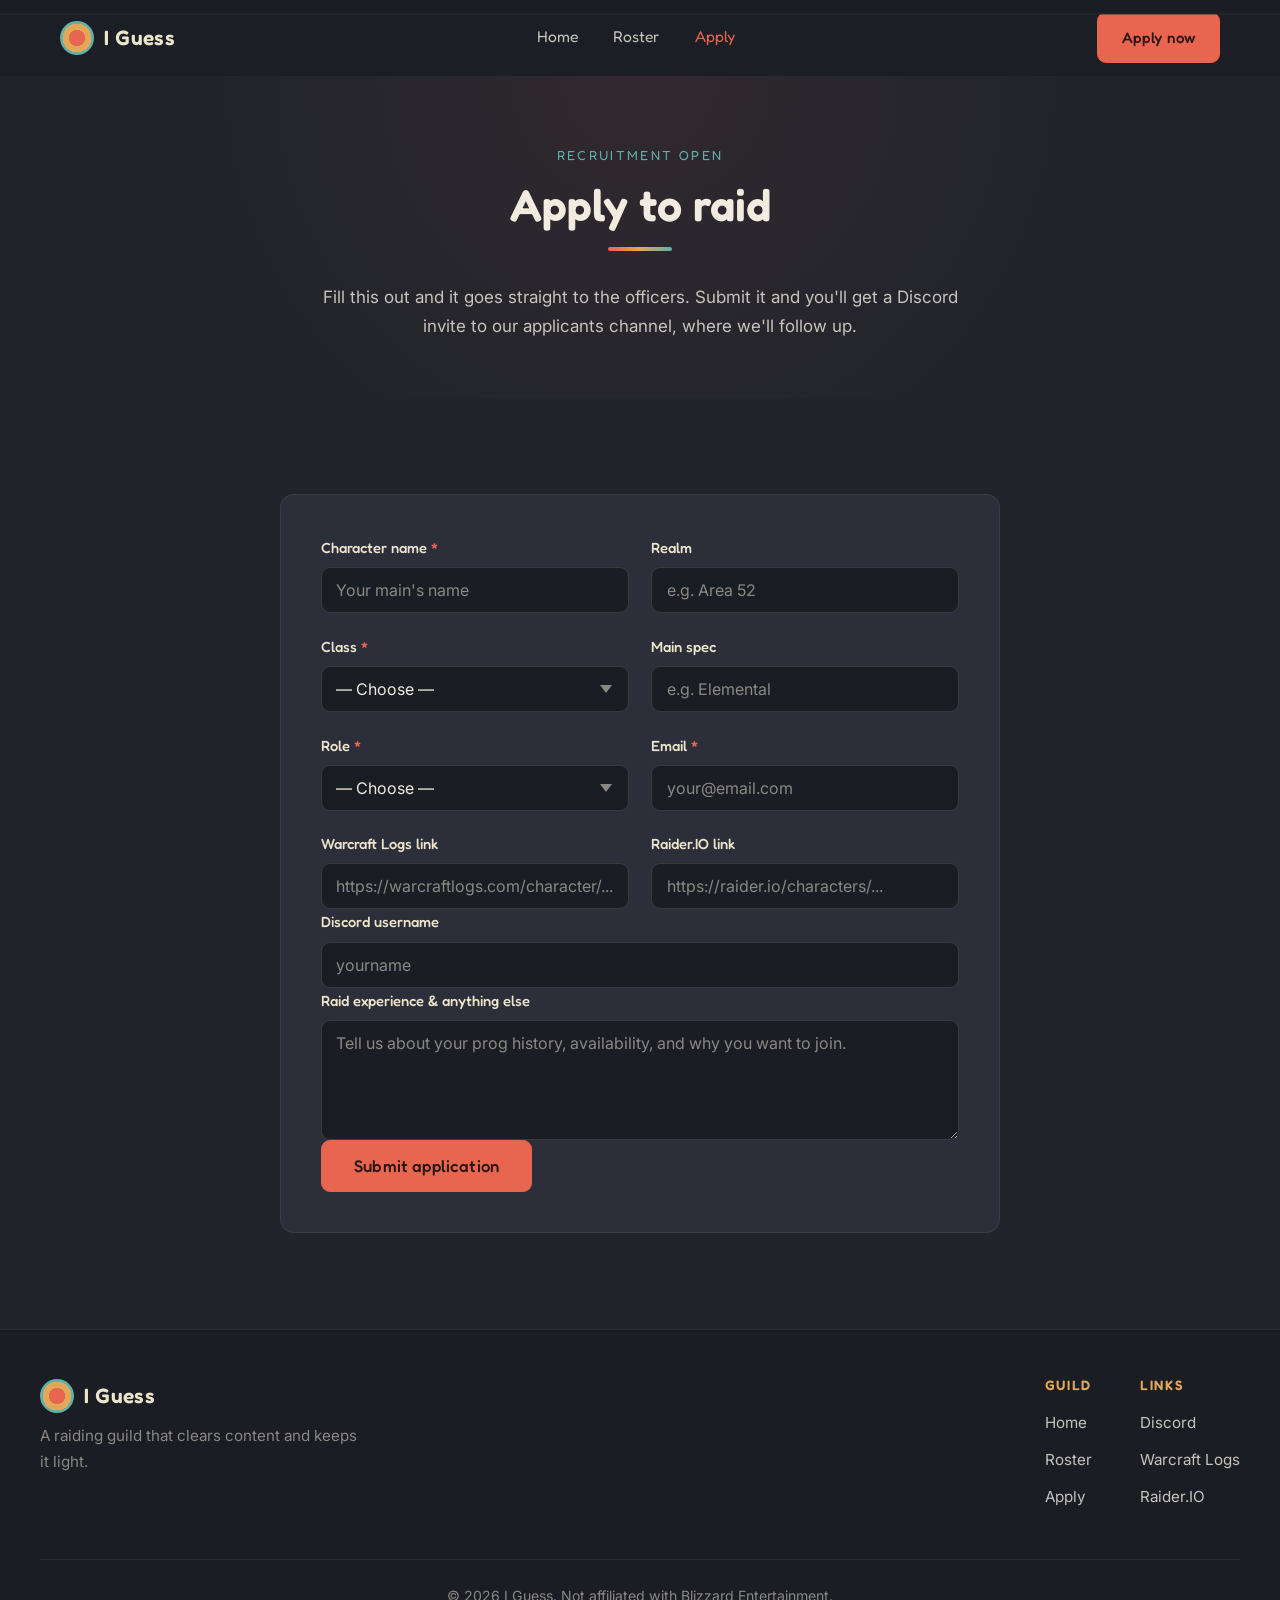
==== apply.html @ ab0d9ef3 "Add files via upload base code for website" ====
<!DOCTYPE html>
<html lang="en">
<head>
  <meta charset="UTF-8">
  <meta name="viewport" content="width=device-width, initial-scale=1.0">
  <meta name="description" content="Apply to join I Guess — a World of Warcraft raiding guild. Submit your application and get a Discord invite.">
  <title>Apply — I Guess</title>
  <link rel="icon" href="images/iguess-icon.png">
  <link rel="stylesheet" href="style.css">
  <link rel="preconnect" href="https://fonts.googleapis.com">
  <link rel="preconnect" href="https://fonts.gstatic.com" crossorigin>
  <link href="https://fonts.googleapis.com/css2?family=Fredoka:wght@400;500;600;700&family=Inter:wght@400;500;600&display=swap" rel="stylesheet">
</head>
<body>

  <a href="#main-content" class="skip-link">Skip to main content</a>

  <!-- ===== HEADER ===== -->
  <header id="site-header">
    <div class="header-inner">
      <a href="index.html" class="logo" aria-label="I Guess — home">
        <span class="logo-emblem" aria-hidden="true"></span>
        <span class="logo-text">I Guess</span>
      </a>
      <nav class="main-nav" aria-label="Main navigation">
        <ul>
          <li><a href="index.html" class="nav-link">Home</a></li>
          <li><a href="roster.html" class="nav-link">Roster</a></li>
          <li><a href="apply.html" class="nav-link active">Apply</a></li>
        </ul>
      </nav>
      <div class="header-controls">
        <a href="apply.html" class="btn-primary">Apply now</a>
      </div>
      <button class="mobile-menu-btn" id="mobile-menu-btn"
        aria-label="Open navigation menu" aria-expanded="false" aria-controls="mobile-nav">
        <span></span><span></span><span></span>
      </button>
    </div>
    <nav class="mobile-nav" id="mobile-nav" aria-label="Mobile navigation" aria-hidden="true">
      <ul>
        <li><a href="index.html">Home</a></li>
        <li><a href="roster.html">Roster</a></li>
        <li><a href="apply.html">Apply</a></li>
      </ul>
      <div class="mobile-controls">
        <a href="apply.html" class="btn-primary">Apply now</a>
      </div>
    </nav>
  </header>

  <main id="main-content">

    <div class="page-head">
      <p class="section-tag">Recruitment open</p>
      <h1 class="section-title">Apply to raid</h1>
      <div class="divider" aria-hidden="true"></div>
      <p class="body-text">Fill this out and it goes straight to the officers. Submit it and you'll get a Discord invite to our applicants channel, where we'll follow up.</p>
    </div>

    <section class="section-block" aria-label="Application form">
      <div class="form-wrap">

        <!--
        ============================================================
          SETUP — two things to change before this works:

          1. FORMSPREE (sends applications to your email):
             - Make a free form at https://formspree.io
             - Replace YOUR_FORM_ID below in the action="" attribute
               with the ID Formspree gives you.
             Until you do, the form still "works" visually and shows
             the Discord step, it just won't email anything.

          2. DISCORD INVITE:
             - Replace YOUR_DISCORD_INVITE in the .discord-btn href
               (inside #form-success) with your applicants-channel invite link.
        ============================================================
        -->

        <form id="application-form" action="https://formspree.io/f/YOUR_FORM_ID" method="POST" novalidate>

          <!-- so the email subject is readable in your inbox -->
          <input type="hidden" name="_subject" value="New I Guess guild application">

          <div class="form-row">
            <div class="form-group">
              <label class="form-label" for="app-character">Character name <span class="req-mark">*</span></label>
              <input class="form-input" type="text" id="app-character" name="character" placeholder="Your main's name" autocomplete="off">
              <span class="field-error" id="app-character-error" role="alert" aria-live="polite"></span>
            </div>
            <div class="form-group">
              <label class="form-label" for="app-realm">Realm</label>
              <input class="form-input" type="text" id="app-realm" name="realm" placeholder="e.g. Area 52" autocomplete="off">
            </div>
          </div>

          <div class="form-row">
            <div class="form-group">
              <label class="form-label" for="app-class">Class <span class="req-mark">*</span></label>
              <select class="form-input form-select" id="app-class" name="class">
                <option value="">— Choose —</option>
                <option>Death Knight</option>
                <option>Demon Hunter</option>
                <option>Druid</option>
                <option>Evoker</option>
                <option>Hunter</option>
                <option>Mage</option>
                <option>Monk</option>
                <option>Paladin</option>
                <option>Priest</option>
                <option>Rogue</option>
                <option>Shaman</option>
                <option>Warlock</option>
                <option>Warrior</option>
              </select>
              <span class="field-error" id="app-class-error" role="alert" aria-live="polite"></span>
            </div>
            <div class="form-group">
              <label class="form-label" for="app-spec">Main spec</label>
              <input class="form-input" type="text" id="app-spec" name="spec" placeholder="e.g. Elemental" autocomplete="off">
            </div>
          </div>

          <div class="form-row">
            <div class="form-group">
              <label class="form-label" for="app-role">Role <span class="req-mark">*</span></label>
              <select class="form-input form-select" id="app-role" name="role">
                <option value="">— Choose —</option>
                <option>Tank</option>
                <option>Healer</option>
                <option>DPS</option>
              </select>
              <span class="field-error" id="app-role-error" role="alert" aria-live="polite"></span>
            </div>
            <div class="form-group">
              <label class="form-label" for="app-email">Email <span class="req-mark">*</span></label>
              <input class="form-input" type="email" id="app-email" name="email" placeholder="your@email.com" autocomplete="email">
              <span class="field-error" id="app-email-error" role="alert" aria-live="polite"></span>
            </div>
          </div>

          <div class="form-row">
            <div class="form-group">
              <label class="form-label" for="app-logs">Warcraft Logs link</label>
              <input class="form-input" type="url" id="app-logs" name="warcraftlogs" placeholder="https://warcraftlogs.com/character/..." autocomplete="off">
            </div>
            <div class="form-group">
              <label class="form-label" for="app-rio">Raider.IO link</label>
              <input class="form-input" type="url" id="app-rio" name="raiderio" placeholder="https://raider.io/characters/..." autocomplete="off">
            </div>
          </div>

          <div class="form-group">
            <label class="form-label" for="app-discord">Discord username</label>
            <input class="form-input" type="text" id="app-discord" name="discord" placeholder="yourname" autocomplete="off">
          </div>

          <div class="form-group">
            <label class="form-label" for="app-experience">Raid experience &amp; anything else</label>
            <textarea class="form-input" id="app-experience" name="experience" placeholder="Tell us about your prog history, availability, and why you want to join."></textarea>
          </div>

          <span class="field-error" id="form-submit-error" role="alert" aria-live="polite"></span>
          <button type="submit" class="btn-primary btn-large form-submit">Submit application</button>
        </form>

        <!-- success / discord reveal -->
        <div class="form-success" id="form-success" role="status" aria-live="polite" tabindex="-1" hidden>
          <h3>Application sent.</h3>
          <p>Thanks — the officers have it. Jump into our Discord and head to the applicants channel so we can follow up with you.</p>
          <!-- EDIT: replace YOUR_DISCORD_INVITE with your real invite link -->
          <a class="discord-btn" href="https://discord.gg/YOUR_DISCORD_INVITE" target="_blank" rel="noopener noreferrer">
            <svg class="discord-icon" viewBox="0 0 24 24" aria-hidden="true"><path d="M20.317 4.37a19.791 19.791 0 00-4.885-1.515.074.074 0 00-.079.037c-.21.375-.444.864-.608 1.25a18.27 18.27 0 00-5.487 0 12.64 12.64 0 00-.617-1.25.077.077 0 00-.079-.037A19.736 19.736 0 003.677 4.37a.07.07 0 00-.032.027C.533 9.046-.32 13.58.099 18.057a.082.082 0 00.031.057 19.9 19.9 0 005.993 3.03.078.078 0 00.084-.028 14.09 14.09 0 001.226-1.994.076.076 0 00-.041-.106 13.107 13.107 0 01-1.872-.892.077.077 0 01-.008-.128 10.2 10.2 0 00.372-.292.074.074 0 01.077-.01c3.928 1.793 8.18 1.793 12.062 0a.074.074 0 01.078.01c.12.098.246.198.373.292a.077.077 0 01-.006.127 12.299 12.299 0 01-1.873.892.077.077 0 00-.041.107c.36.698.772 1.362 1.225 1.993a.076.076 0 00.084.028 19.839 19.839 0 006.002-3.03.077.077 0 00.032-.054c.5-5.177-.838-9.674-3.549-13.66a.061.061 0 00-.031-.03zM8.02 15.33c-1.183 0-2.157-1.085-2.157-2.419 0-1.333.956-2.419 2.157-2.419 1.21 0 2.176 1.096 2.157 2.42 0 1.333-.956 2.418-2.157 2.418zm7.975 0c-1.183 0-2.157-1.085-2.157-2.419 0-1.333.955-2.419 2.157-2.419 1.21 0 2.176 1.096 2.157 2.42 0 1.333-.946 2.418-2.157 2.418z"/></svg>
            Join the Discord
          </a>
        </div>

      </div>
    </section>

  </main>

  <!-- ===== FOOTER ===== -->
  <footer id="site-footer">
    <div class="footer-inner">
      <div class="footer-brand">
        <a href="index.html" class="logo" aria-label="I Guess home">
          <span class="logo-emblem" aria-hidden="true"></span>
          <span class="logo-text">I Guess</span>
        </a>
        <p class="footer-tagline">A raiding guild that clears content and keeps it light.</p>
      </div>
      <nav class="footer-nav" aria-label="Footer navigation">
        <div class="footer-col">
          <h3 class="footer-heading">Guild</h3>
          <ul>
            <li><a href="index.html">Home</a></li>
            <li><a href="roster.html">Roster</a></li>
            <li><a href="apply.html">Apply</a></li>
          </ul>
        </div>
        <div class="footer-col">
          <h3 class="footer-heading">Links</h3>
          <ul>
            <li><a href="#" target="_blank" rel="noopener noreferrer">Discord</a></li>
            <li><a href="#" target="_blank" rel="noopener noreferrer">Warcraft Logs</a></li>
            <li><a href="#" target="_blank" rel="noopener noreferrer">Raider.IO</a></li>
          </ul>
        </div>
      </nav>
    </div>
    <div class="footer-bottom">
      <p>&copy; 2026 I Guess. Not affiliated with Blizzard Entertainment.</p>
    </div>
  </footer>

  <script src="script.js"></script>
</body>
</html>
---- style.css ----
/* ============================================================
   I Guess — Guild Site
   Retro-muted theme grounded on charcoal.
   ============================================================ */

:root {
  /* ---- Backgrounds ---- */
  --color-bg:          #22242c;
  --color-bg-mid:      #262934;
  --color-bg-dark:     #1b1d24;
  --color-bg-card:     #2c2f3a;
  --color-bg-card2:    #333744;
  --color-surface:     #2c2f3a;

  /* ---- Accents (from the logo, muted) ---- */
  --color-coral:       #e8654f;
  --color-coral-lit:   #f07a64;
  --color-teal:        #5fb0a8;
  --color-amber:       #e3a857;
  --color-cream:       #ece4cb;

  /* ---- Text ---- */
  --color-text:        #c8c4bc;
  --color-text-dim:    #8b8884;
  --color-text-bright: #f1ecdf;

  /* ---- Lines ---- */
  --color-border:      rgba(236,228,203,0.14);
  --color-border-dim:  rgba(236,228,203,0.07);

  --header-h:          76px;
  --font-display:      'Fredoka', 'Trebuchet MS', sans-serif;
  --font-body:         'Inter', system-ui, -apple-system, sans-serif;
  --max-w:             1240px;
  --section-pad:       96px 40px;
  --radius:            14px;
  --radius-sm:         9px;
  --transition:        0.2s ease;
  --shadow-card:       0 10px 36px rgba(0,0,0,0.32);
}

/* ============================================================
   RESET & BASE
   ============================================================ */
*, *::before, *::after { margin: 0; padding: 0; box-sizing: border-box; }

html {
  scroll-behavior: smooth;
  font-size: 16px;
  -webkit-text-size-adjust: 100%;
}

body {
  font-family: var(--font-body);
  font-size: 1.0625rem;
  line-height: 1.7;
  background-color: var(--color-bg);
  color: var(--color-text);
  overflow-x: hidden;
}

img, picture, video, canvas, svg { display: block; max-width: 100%; }
a { color: inherit; text-decoration: none; }
ul, ol { list-style: none; }

h1, h2, h3, h4, h5, h6 {
  font-family: var(--font-display);
  color: var(--color-text-bright);
  line-height: 1.15;
  font-weight: 600;
}

.sr-only {
  position: absolute;
  width: 1px; height: 1px;
  padding: 0; margin: -1px;
  overflow: hidden;
  clip: rect(0,0,0,0);
  white-space: nowrap;
  border: 0;
}

.skip-link {
  position: absolute;
  left: -999px;
  top: 0;
  background: var(--color-coral);
  color: #fff;
  padding: 0.6rem 1.2rem;
  border-radius: 0 0 var(--radius-sm) 0;
  z-index: 2000;
  font-weight: 600;
}
.skip-link:focus { left: 0; }

:focus-visible {
  outline: 2px solid var(--color-amber);
  outline-offset: 3px;
}

/* ============================================================
   BUTTONS
   ============================================================ */
.btn-primary, .btn-ghost {
  display: inline-flex;
  align-items: center;
  justify-content: center;
  gap: 0.5rem;
  font-family: var(--font-display);
  font-weight: 500;
  font-size: 0.95rem;
  letter-spacing: 0.01em;
  padding: 0.7rem 1.5rem;
  border-radius: var(--radius-sm);
  cursor: pointer;
  border: 1.5px solid transparent;
  transition: transform var(--transition), background var(--transition), border-color var(--transition), color var(--transition);
  white-space: nowrap;
}

.btn-primary {
  background: var(--color-coral);
  color: #2a1612;
  border-color: var(--color-coral);
}
.btn-primary:hover {
  background: var(--color-coral-lit);
  border-color: var(--color-coral-lit);
  transform: translateY(-2px);
}

.btn-ghost {
  background: transparent;
  color: var(--color-cream);
  border-color: var(--color-border);
}
.btn-ghost:hover {
  border-color: var(--color-cream);
  background: rgba(236,228,203,0.06);
  transform: translateY(-2px);
}

.btn-large { padding: 0.95rem 2rem; font-size: 1.05rem; }

/* ============================================================
   HEADER
   ============================================================ */
#site-header {
  position: fixed;
  top: 0; left: 0; right: 0;
  height: var(--header-h);
  z-index: 1000;
  background: rgba(27,29,36,0.7);
  backdrop-filter: blur(10px);
  border-bottom: 1px solid transparent;
  transition: background var(--transition), border-color var(--transition);
}
#site-header.scrolled {
  background: rgba(27,29,36,0.96);
  border-bottom-color: var(--color-border-dim);
}

.header-inner {
  max-width: var(--max-w);
  height: 100%;
  margin: 0 auto;
  padding: 0 40px;
  display: flex;
  align-items: center;
  justify-content: space-between;
  gap: 2rem;
}

.logo {
  display: flex;
  align-items: center;
  gap: 0.65rem;
  font-family: var(--font-display);
  font-weight: 600;
  font-size: 1.3rem;
  color: var(--color-cream);
}
.logo-emblem {
  width: 34px; height: 34px;
  border-radius: 50%;
  display: inline-block;
  background:
    radial-gradient(circle at center,
      var(--color-coral) 0 34%,
      var(--color-amber) 34% 60%,
      var(--color-teal)  60% 100%);
  flex-shrink: 0;
}
.logo-text { letter-spacing: 0.02em; }

.main-nav ul { display: flex; gap: 0.4rem; }
.nav-link {
  display: block;
  padding: 0.5rem 0.9rem;
  font-family: var(--font-display);
  font-weight: 400;
  font-size: 0.98rem;
  color: var(--color-text);
  border-radius: var(--radius-sm);
  transition: color var(--transition), background var(--transition);
}
.nav-link:hover { color: var(--color-cream); background: rgba(236,228,203,0.05); }
.nav-link.active { color: var(--color-coral); }

.header-controls { display: flex; align-items: center; gap: 0.75rem; }

.mobile-menu-btn {
  display: none;
  flex-direction: column;
  gap: 5px;
  width: 30px; height: 24px;
  background: none; border: none;
  cursor: pointer;
  padding: 0;
}
.mobile-menu-btn span {
  display: block;
  height: 2px; width: 100%;
  background: var(--color-cream);
  border-radius: 2px;
  transition: transform var(--transition), opacity var(--transition);
}
.mobile-menu-btn.open span:nth-child(1) { transform: translateY(7px) rotate(45deg); }
.mobile-menu-btn.open span:nth-child(2) { opacity: 0; }
.mobile-menu-btn.open span:nth-child(3) { transform: translateY(-7px) rotate(-45deg); }

/* Mobile drawer */
.mobile-nav {
  position: fixed;
  top: var(--header-h); left: 0; right: 0;
  background: var(--color-bg-dark);
  border-bottom: 1px solid var(--color-border-dim);
  transform: translateY(-120%);
  transition: transform 0.3s ease;
  z-index: 999;
  padding: 1.5rem 40px 2rem;
}
.mobile-nav.open { transform: translateY(0); }
.mobile-nav ul { display: flex; flex-direction: column; gap: 0.4rem; margin-bottom: 1.4rem; }
.mobile-nav a {
  display: block;
  padding: 0.7rem 0.5rem;
  font-family: var(--font-display);
  font-size: 1.1rem;
  color: var(--color-text);
  border-bottom: 1px solid var(--color-border-dim);
}
.mobile-nav a:hover { color: var(--color-coral); }
.mobile-controls { display: flex; gap: 0.75rem; }
.mobile-controls .btn-primary, .mobile-controls .btn-ghost { flex: 1; }

/* ============================================================
   LAYOUT HELPERS
   ============================================================ */
main { padding-top: var(--header-h); }

.section-block { padding: var(--section-pad); }
.section-inner { max-width: var(--max-w); margin: 0 auto; }
.dark-section { background: var(--color-bg-dark); }

.section-tag {
  display: inline-block;
  font-family: var(--font-display);
  font-size: 0.82rem;
  letter-spacing: 0.18em;
  text-transform: uppercase;
  color: var(--color-amber);
  margin-bottom: 0.8rem;
}
.section-title {
  font-size: clamp(1.9rem, 4vw, 2.8rem);
  color: var(--color-text-bright);
  margin-bottom: 1rem;
}
.divider {
  width: 64px; height: 4px;
  border-radius: 4px;
  background: linear-gradient(90deg, var(--color-coral), var(--color-amber), var(--color-teal));
  margin-bottom: 2rem;
}
.body-text { margin-bottom: 1.1rem; color: var(--color-text); max-width: 62ch; }

/* ============================================================
   HERO
   ============================================================ */
.hero {
  position: relative;
  min-height: calc(100vh - var(--header-h));
  display: flex;
  align-items: center;
  justify-content: center;
  text-align: center;
  overflow: hidden;
  padding: 4rem 40px;
  background:
    radial-gradient(circle at 50% 38%, rgba(95,176,168,0.10), transparent 55%),
    var(--color-bg);
}

/* concentric ring backdrop echoing the logo */
.hero-rings {
  position: absolute;
  top: 42%; left: 50%;
  transform: translate(-50%, -50%);
  width: min(82vw, 660px);
  aspect-ratio: 1;
  border-radius: 50%;
  background:
    radial-gradient(circle at center,
      rgba(232,101,79,0.16)  0 32%,
      rgba(227,168,87,0.14) 32% 56%,
      rgba(95,176,168,0.12) 56% 78%,
      transparent           78% 100%);
  filter: blur(2px);
  pointer-events: none;
  z-index: 0;
}

.hero-inner { position: relative; z-index: 2; max-width: 760px; }
.hero-banner {
  width: min(86vw, 560px);
  margin: 0 auto 1.5rem;
  filter: drop-shadow(0 12px 32px rgba(0,0,0,0.4));
}
.hero-eyebrow {
  font-family: var(--font-display);
  letter-spacing: 0.16em;
  text-transform: uppercase;
  font-size: 0.85rem;
  color: var(--color-teal);
  margin-bottom: 1rem;
}
.hero-description {
  font-size: 1.2rem;
  color: var(--color-text);
  max-width: 56ch;
  margin: 0 auto 2rem;
}
.hero-cta { display: flex; gap: 1rem; justify-content: center; flex-wrap: wrap; }

/* ============================================================
   STAT STRIP (raid status)
   ============================================================ */
.stat-list {
  display: grid;
  grid-template-columns: repeat(auto-fit, minmax(150px, 1fr));
  gap: 1.5rem;
  margin-top: 1rem;
}
.stat-list li {
  background: var(--color-bg-card);
  border: 1px solid var(--color-border-dim);
  border-radius: var(--radius);
  padding: 1.6rem 1.2rem;
  text-align: center;
}
.stat-num {
  display: block;
  font-family: var(--font-display);
  font-size: 2.2rem;
  font-weight: 600;
  color: var(--color-coral);
  line-height: 1;
  margin-bottom: 0.4rem;
}
.stat-label {
  font-size: 0.9rem;
  color: var(--color-text-dim);
  letter-spacing: 0.04em;
}

/* ============================================================
   ABOUT / TWO-COL
   ============================================================ */
.about-cols {
  display: grid;
  grid-template-columns: 1.3fr 1fr;
  gap: 3rem;
  align-items: start;
}

/* ============================================================
   FEATURE / INFO CARDS
   ============================================================ */
.feature-grid {
  display: grid;
  grid-template-columns: repeat(auto-fit, minmax(260px, 1fr));
  gap: 1.5rem;
}
.feature-card {
  background: var(--color-bg-card);
  border: 1px solid var(--color-border-dim);
  border-radius: var(--radius);
  padding: 2rem 1.7rem;
  transition: transform var(--transition), border-color var(--transition);
}
.feature-card:hover { transform: translateY(-4px); border-color: var(--color-border); }
.feature-icon {
  width: 46px; height: 46px;
  border-radius: 50%;
  margin-bottom: 1.1rem;
  background:
    radial-gradient(circle at center,
      var(--color-coral) 0 34%,
      var(--color-amber) 34% 62%,
      var(--color-teal)  62% 100%);
}
.feature-name { font-size: 1.25rem; margin-bottom: 0.6rem; color: var(--color-cream); }
.feature-desc { color: var(--color-text); font-size: 0.98rem; }

/* ============================================================
   ROSTER
   ============================================================ */
.role-group { margin-bottom: 3.5rem; }
.role-group:last-child { margin-bottom: 0; }

.role-header {
  display: flex;
  align-items: center;
  gap: 0.9rem;
  margin-bottom: 1.6rem;
  padding-bottom: 0.8rem;
  border-bottom: 1px solid var(--color-border-dim);
}
.role-badge {
  width: 30px; height: 30px;
  border-radius: 50%;
  flex-shrink: 0;
}
.role-badge.tank   { background: radial-gradient(circle, var(--color-teal) 0 45%, rgba(95,176,168,0.25) 45% 100%); }
.role-badge.healer { background: radial-gradient(circle, var(--color-amber) 0 45%, rgba(227,168,87,0.25) 45% 100%); }
.role-badge.dps    { background: radial-gradient(circle, var(--color-coral) 0 45%, rgba(232,101,79,0.25) 45% 100%); }
.role-title { font-size: 1.5rem; color: var(--color-cream); }
.role-count {
  margin-left: auto;
  font-family: var(--font-body);
  font-size: 0.9rem;
  color: var(--color-text-dim);
}

.roster-grid {
  display: grid;
  grid-template-columns: repeat(auto-fill, minmax(250px, 1fr));
  gap: 1.2rem;
}

.member-card {
  background: var(--color-bg-card);
  border: 1px solid var(--color-border-dim);
  border-radius: var(--radius);
  padding: 1.4rem;
  display: flex;
  flex-direction: column;
  transition: transform var(--transition), border-color var(--transition);
}
.member-card:hover { transform: translateY(-3px); border-color: var(--color-border); }

.member-top { display: flex; align-items: baseline; justify-content: space-between; gap: 0.5rem; }
.member-name {
  font-family: var(--font-display);
  font-size: 1.3rem;
  font-weight: 600;
  color: var(--color-text-bright);
}
.member-class {
  font-size: 0.82rem;
  font-weight: 600;
  letter-spacing: 0.02em;
}
.member-spec {
  color: var(--color-text-dim);
  font-size: 0.92rem;
  margin: 0.15rem 0 1.1rem;
}
.member-links { display: flex; gap: 0.6rem; margin-top: auto; }
.member-link {
  flex: 1;
  text-align: center;
  font-family: var(--font-display);
  font-size: 0.82rem;
  font-weight: 500;
  padding: 0.5rem 0.4rem;
  border-radius: var(--radius-sm);
  border: 1.5px solid var(--color-border);
  color: var(--color-cream);
  transition: background var(--transition), border-color var(--transition), color var(--transition);
}
.member-link:hover { background: rgba(236,228,203,0.07); border-color: var(--color-cream); }
.member-link.logs:hover  { border-color: var(--color-coral); color: var(--color-coral-lit); }
.member-link.rio:hover   { border-color: var(--color-teal);  color: var(--color-teal); }

/* empty slot */
.member-card.empty {
  border-style: dashed;
  border-color: var(--color-border-dim);
  align-items: center;
  justify-content: center;
  text-align: center;
  color: var(--color-text-dim);
  min-height: 150px;
  background: transparent;
}
.member-card.empty:hover { transform: none; border-color: var(--color-border); }
.member-card.empty .slot-plus { font-size: 1.8rem; color: var(--color-text-dim); line-height: 1; margin-bottom: 0.3rem; }

/* class colors (WoW-ish, slightly muted to fit theme) */
.c-deathknight { color: #c41f3b; } .c-demonhunter { color: #a330c9; }
.c-druid       { color: #ff7d0a; } .c-evoker      { color: #33937f; }
.c-hunter      { color: #abd473; } .c-mage        { color: #69ccf0; }
.c-monk        { color: #00ff96; } .c-paladin     { color: #f58cba; }
.c-priest      { color: #d8d8d8; } .c-rogue       { color: #fff569; }
.c-shaman      { color: #0070de; } .c-warlock     { color: #9482c9; }
.c-warrior     { color: #c79c6e; }

/* ============================================================
   FORM
   ============================================================ */
.form-wrap {
  max-width: 720px;
  margin: 0 auto;
  background: var(--color-bg-card);
  border: 1px solid var(--color-border-dim);
  border-radius: var(--radius);
  padding: 2.5rem;
}
.application-form { display: flex; flex-direction: column; gap: 1.4rem; }
.form-row { display: grid; grid-template-columns: 1fr 1fr; gap: 1.4rem; }
.form-group { display: flex; flex-direction: column; }
.form-label {
  font-family: var(--font-display);
  font-size: 0.92rem;
  font-weight: 500;
  color: var(--color-cream);
  margin-bottom: 0.45rem;
}
.req-mark { color: var(--color-coral); }
.form-input {
  font-family: var(--font-body);
  font-size: 1rem;
  padding: 0.75rem 0.9rem;
  background: var(--color-bg-dark);
  border: 1.5px solid var(--color-border);
  border-radius: var(--radius-sm);
  color: var(--color-text-bright);
  transition: border-color var(--transition);
  width: 100%;
}
.form-input::placeholder { color: var(--color-text-dim); }
.form-input:focus { outline: none; border-color: var(--color-teal); }
.form-input.error { border-color: var(--color-coral); }
textarea.form-input { resize: vertical; min-height: 120px; }
.form-select { cursor: pointer; appearance: none;
  background-image: url("data:image/svg+xml,%3Csvg xmlns='http://www.w3.org/2000/svg' width='12' height='8' viewBox='0 0 12 8'%3E%3Cpath fill='%238b8884' d='M6 8L0 0h12z'/%3E%3C/svg%3E");
  background-repeat: no-repeat;
  background-position: right 1rem center;
  padding-right: 2.4rem;
}
.field-error { color: var(--color-coral); font-size: 0.85rem; margin-top: 0.35rem; min-height: 1.1em; }

.form-check-group { flex-direction: row; align-items: flex-start; gap: 0.6rem; }
.form-checkbox { width: 18px; height: 18px; margin-top: 0.25rem; accent-color: var(--color-coral); cursor: pointer; flex-shrink: 0; }
.check-label { font-size: 0.95rem; color: var(--color-text); }
.check-label a { color: var(--color-teal); }

/* success / discord reveal */
.form-success {
  text-align: center;
  padding: 2rem 1.5rem;
  background: var(--color-bg-dark);
  border: 1px solid var(--color-teal);
  border-radius: var(--radius);
}
.form-success h3 { color: var(--color-cream); font-size: 1.5rem; margin-bottom: 0.6rem; }
.form-success p { color: var(--color-text); margin-bottom: 1.5rem; }
.discord-btn {
  display: inline-flex;
  align-items: center;
  gap: 0.6rem;
  background: #5865f2;
  color: #fff;
  font-family: var(--font-display);
  font-weight: 500;
  padding: 0.85rem 1.8rem;
  border-radius: var(--radius-sm);
  transition: transform var(--transition), background var(--transition);
}
.discord-btn:hover { background: #4752c4; transform: translateY(-2px); }
.discord-icon { width: 22px; height: 22px; fill: currentColor; }

/* ============================================================
   FAQ
   ============================================================ */
.faq-list { max-width: 800px; margin: 0 auto; }
.faq-item {
  border: 1px solid var(--color-border-dim);
  border-radius: var(--radius-sm);
  margin-bottom: 0.8rem;
  overflow: hidden;
  background: var(--color-bg-card);
}
.faq-question {
  width: 100%;
  text-align: left;
  background: none;
  border: none;
  cursor: pointer;
  padding: 1.2rem 1.4rem;
  font-family: var(--font-display);
  font-size: 1.08rem;
  font-weight: 500;
  color: var(--color-cream);
  display: flex;
  justify-content: space-between;
  align-items: center;
  gap: 1rem;
}
.faq-question::after { content: '+'; font-size: 1.4rem; color: var(--color-amber); transition: transform var(--transition); }
.faq-item.open .faq-question::after { transform: rotate(45deg); }
.faq-answer {
  max-height: 0;
  overflow: hidden;
  transition: max-height 0.3s ease, padding 0.3s ease;
  padding: 0 1.4rem;
  color: var(--color-text);
}
.faq-item.open .faq-answer { max-height: 400px; padding: 0 1.4rem 1.3rem; }

/* ============================================================
   FOOTER
   ============================================================ */
#site-footer {
  background: var(--color-bg-dark);
  border-top: 1px solid var(--color-border-dim);
  padding: 3rem 40px 1.5rem;
}
.footer-inner {
  max-width: var(--max-w);
  margin: 0 auto;
  display: flex;
  justify-content: space-between;
  flex-wrap: wrap;
  gap: 2rem;
}
.footer-brand { max-width: 320px; }
.footer-tagline { color: var(--color-text-dim); margin-top: 0.6rem; font-size: 0.95rem; }
.footer-nav { display: flex; gap: 3rem; flex-wrap: wrap; }
.footer-heading {
  font-family: var(--font-display);
  font-size: 0.85rem;
  letter-spacing: 0.12em;
  text-transform: uppercase;
  color: var(--color-amber);
  margin-bottom: 0.9rem;
}
.footer-col ul li { margin-bottom: 0.5rem; }
.footer-col a { color: var(--color-text); font-size: 0.95rem; transition: color var(--transition); }
.footer-col a:hover { color: var(--color-coral); }
.footer-bottom {
  max-width: var(--max-w);
  margin: 2.5rem auto 0;
  padding-top: 1.5rem;
  border-top: 1px solid var(--color-border-dim);
  text-align: center;
  color: var(--color-text-dim);
  font-size: 0.88rem;
}

/* ============================================================
   PAGE HEADER (interior pages)
   ============================================================ */
.page-head {
  text-align: center;
  padding: 4rem 40px 2.5rem;
  background:
    radial-gradient(circle at 50% 0%, rgba(232,101,79,0.08), transparent 60%),
    var(--color-bg);
}
.page-head .section-tag { color: var(--color-teal); }
.page-head .divider { margin-left: auto; margin-right: auto; }
.page-head .body-text { margin-left: auto; margin-right: auto; text-align: center; }

/* ============================================================
   REVEAL
   ============================================================ */
[data-reveal] { opacity: 0; transform: translateY(24px); transition: opacity 0.6s ease, transform 0.6s ease; }
[data-reveal].revealed { opacity: 1; transform: none; }

@media (prefers-reduced-motion: reduce) {
  *, *::before, *::after { animation-duration: 0.001ms !important; transition-duration: 0.001ms !important; scroll-behavior: auto !important; }
  [data-reveal] { opacity: 1; transform: none; }
}

/* ============================================================
   RESPONSIVE
   ============================================================ */
@media (max-width: 860px) {
  .main-nav, .header-controls { display: none; }
  .mobile-menu-btn { display: flex; }
  .header-inner, .mobile-nav { padding-left: 24px; padding-right: 24px; }
  .section-block { padding: 64px 24px; }
  .page-head { padding: 3rem 24px 2rem; }
  .about-cols { grid-template-columns: 1fr; gap: 2rem; }
  .form-row { grid-template-columns: 1fr; }
  .form-wrap { padding: 1.8rem 1.4rem; }
  .footer-inner { flex-direction: column; }
}

@media (max-width: 480px) {
  .hero-cta { flex-direction: column; }
  .hero-cta .btn-primary, .hero-cta .btn-ghost { width: 100%; }
}
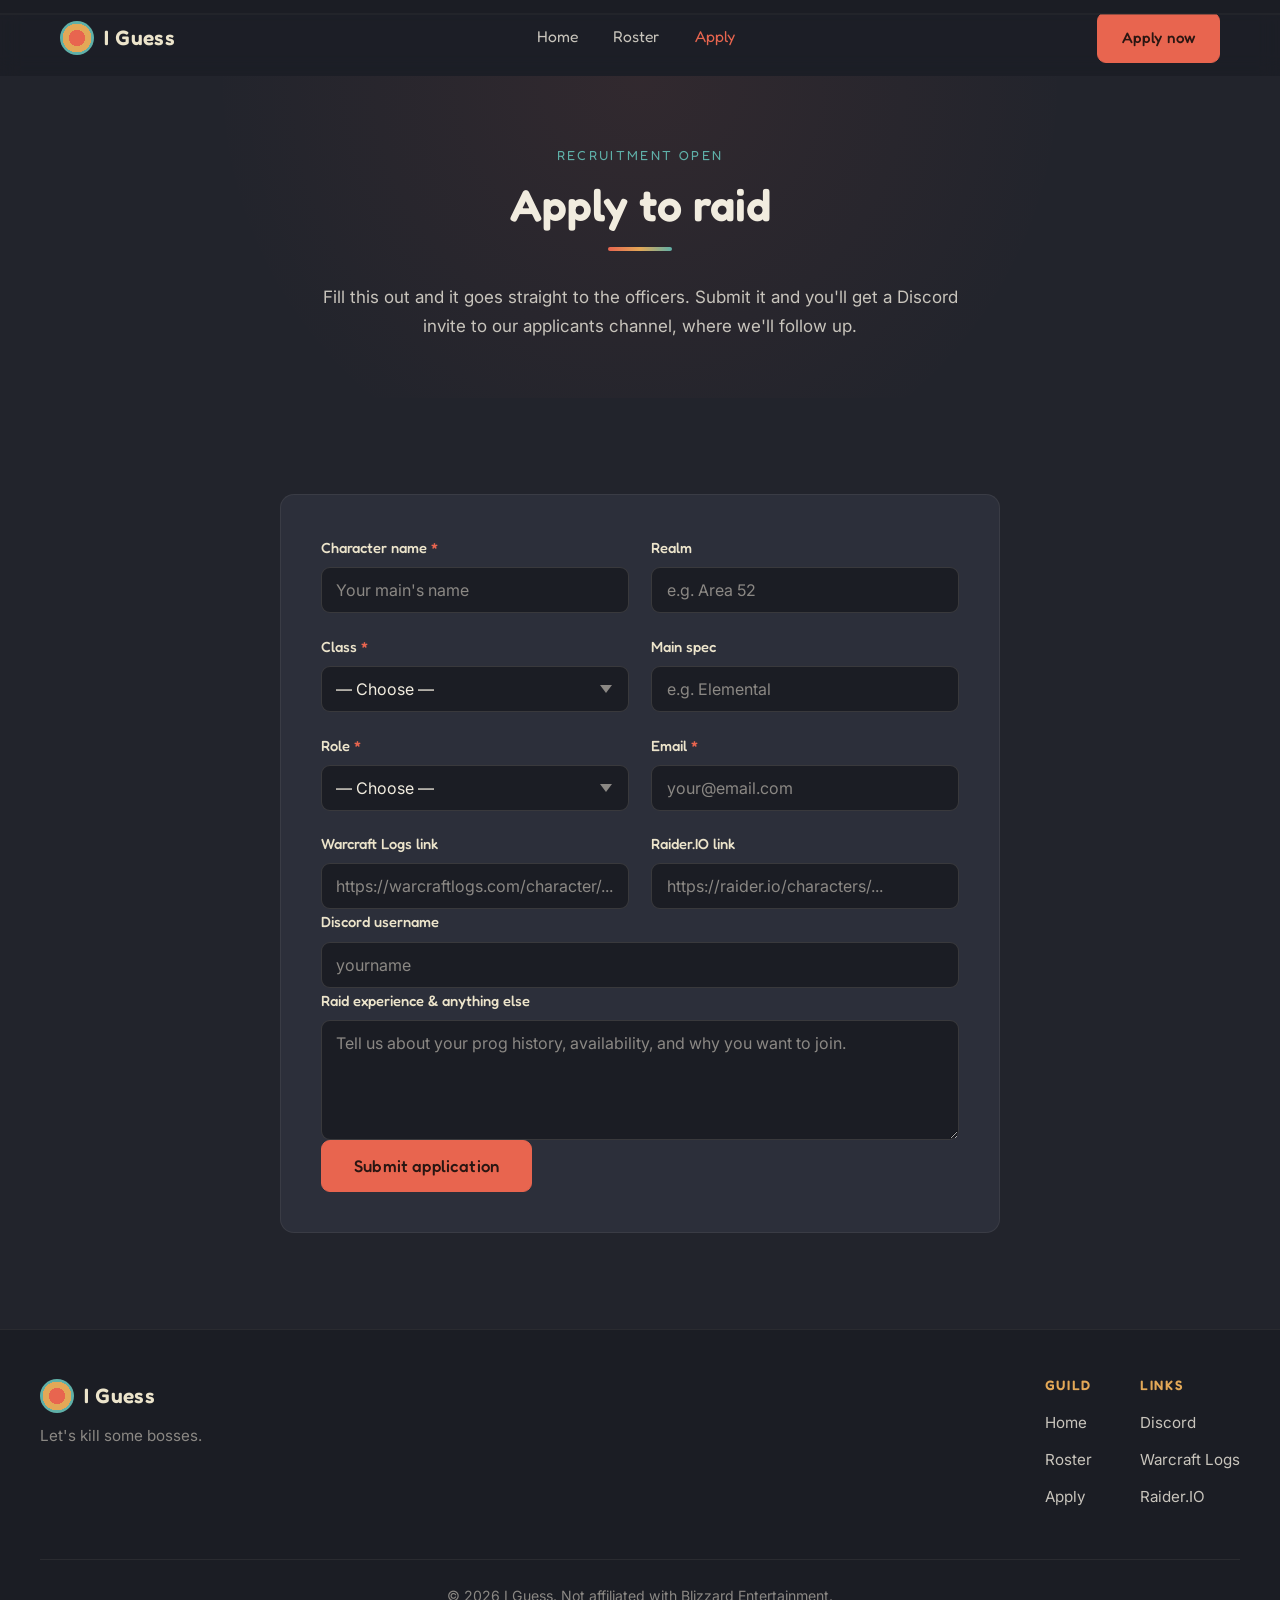
==== commit 91693fd5: "Update application form action and Discord invite link" ====
--- a/apply.html
+++ b/apply.html
@@ -78,7 +78,7 @@
         ============================================================
         -->
 
-        <form id="application-form" action="https://formspree.io/f/YOUR_FORM_ID" method="POST" novalidate>
+        <form id="application-form" action="https://formspree.io/f/xojowbak" method="POST" novalidate>
 
           <!-- so the email subject is readable in your inbox -->
           <input type="hidden" name="_subject" value="New I Guess guild application">
@@ -170,7 +170,7 @@
           <h3>Application sent.</h3>
           <p>Thanks — the officers have it. Jump into our Discord and head to the applicants channel so we can follow up with you.</p>
           <!-- EDIT: replace YOUR_DISCORD_INVITE with your real invite link -->
-          <a class="discord-btn" href="https://discord.gg/YOUR_DISCORD_INVITE" target="_blank" rel="noopener noreferrer">
+          <a class="discord-btn" href="https://discord.gg/https://discord.gg/3T22qXD7Dx" target="_blank" rel="noopener noreferrer">
             <svg class="discord-icon" viewBox="0 0 24 24" aria-hidden="true"><path d="M20.317 4.37a19.791 19.791 0 00-4.885-1.515.074.074 0 00-.079.037c-.21.375-.444.864-.608 1.25a18.27 18.27 0 00-5.487 0 12.64 12.64 0 00-.617-1.25.077.077 0 00-.079-.037A19.736 19.736 0 003.677 4.37a.07.07 0 00-.032.027C.533 9.046-.32 13.58.099 18.057a.082.082 0 00.031.057 19.9 19.9 0 005.993 3.03.078.078 0 00.084-.028 14.09 14.09 0 001.226-1.994.076.076 0 00-.041-.106 13.107 13.107 0 01-1.872-.892.077.077 0 01-.008-.128 10.2 10.2 0 00.372-.292.074.074 0 01.077-.01c3.928 1.793 8.18 1.793 12.062 0a.074.074 0 01.078.01c.12.098.246.198.373.292a.077.077 0 01-.006.127 12.299 12.299 0 01-1.873.892.077.077 0 00-.041.107c.36.698.772 1.362 1.225 1.993a.076.076 0 00.084.028 19.839 19.839 0 006.002-3.03.077.077 0 00.032-.054c.5-5.177-.838-9.674-3.549-13.66a.061.061 0 00-.031-.03zM8.02 15.33c-1.183 0-2.157-1.085-2.157-2.419 0-1.333.956-2.419 2.157-2.419 1.21 0 2.176 1.096 2.157 2.42 0 1.333-.956 2.418-2.157 2.418zm7.975 0c-1.183 0-2.157-1.085-2.157-2.419 0-1.333.955-2.419 2.157-2.419 1.21 0 2.176 1.096 2.157 2.42 0 1.333-.946 2.418-2.157 2.418z"/></svg>
             Join the Discord
           </a>
@@ -189,7 +189,7 @@
           <span class="logo-emblem" aria-hidden="true"></span>
           <span class="logo-text">I Guess</span>
         </a>
-        <p class="footer-tagline">A raiding guild that clears content and keeps it light.</p>
+        <p class="footer-tagline">Let's kill some bosses.</p>
       </div>
       <nav class="footer-nav" aria-label="Footer navigation">
         <div class="footer-col">
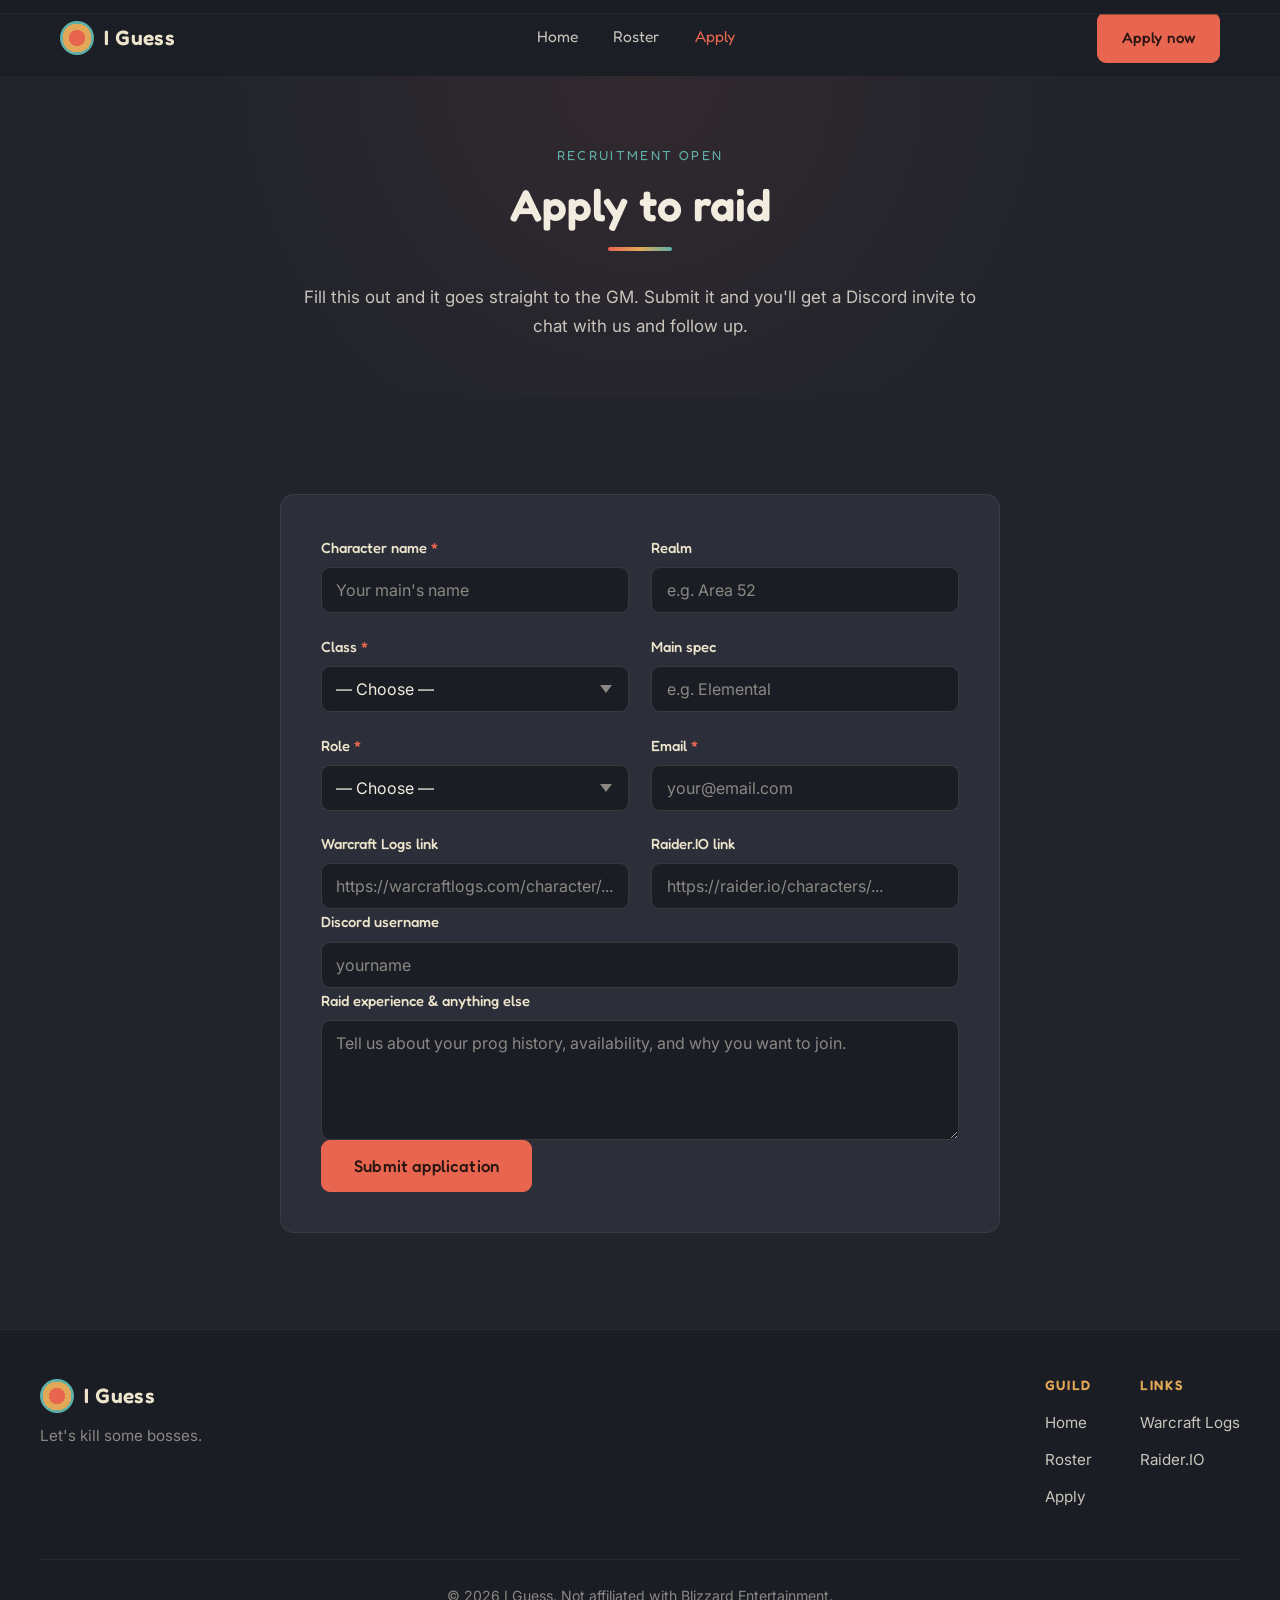
==== commit 993572c5: "New code base for index/roster/apply" ====
--- a/apply.html
+++ b/apply.html
@@ -5,7 +5,7 @@
   <meta name="viewport" content="width=device-width, initial-scale=1.0">
   <meta name="description" content="Apply to join I Guess — a World of Warcraft raiding guild. Submit your application and get a Discord invite.">
   <title>Apply — I Guess</title>
-  <link rel="icon" href="images/iguess-icon.png">
+  <link rel="icon" href="images/favicon.png">
   <link rel="stylesheet" href="style.css">
   <link rel="preconnect" href="https://fonts.googleapis.com">
   <link rel="preconnect" href="https://fonts.gstatic.com" crossorigin>
@@ -55,28 +55,11 @@
       <p class="section-tag">Recruitment open</p>
       <h1 class="section-title">Apply to raid</h1>
       <div class="divider" aria-hidden="true"></div>
-      <p class="body-text">Fill this out and it goes straight to the officers. Submit it and you'll get a Discord invite to our applicants channel, where we'll follow up.</p>
+      <p class="body-text">Fill this out and it goes straight to the GM. Submit it and you'll get a Discord invite to chat with us and follow up.</p>
     </div>
 
     <section class="section-block" aria-label="Application form">
       <div class="form-wrap">
-
-        <!--
-        ============================================================
-          SETUP — two things to change before this works:
-
-          1. FORMSPREE (sends applications to your email):
-             - Make a free form at https://formspree.io
-             - Replace YOUR_FORM_ID below in the action="" attribute
-               with the ID Formspree gives you.
-             Until you do, the form still "works" visually and shows
-             the Discord step, it just won't email anything.
-
-          2. DISCORD INVITE:
-             - Replace YOUR_DISCORD_INVITE in the .discord-btn href
-               (inside #form-success) with your applicants-channel invite link.
-        ============================================================
-        -->
 
         <form id="application-form" action="https://formspree.io/f/xojowbak" method="POST" novalidate>
 
@@ -168,9 +151,8 @@
         <!-- success / discord reveal -->
         <div class="form-success" id="form-success" role="status" aria-live="polite" tabindex="-1" hidden>
           <h3>Application sent.</h3>
-          <p>Thanks — the officers have it. Jump into our Discord and head to the applicants channel so we can follow up with you.</p>
-          <!-- EDIT: replace YOUR_DISCORD_INVITE with your real invite link -->
-          <a class="discord-btn" href="https://discord.gg/https://discord.gg/3T22qXD7Dx" target="_blank" rel="noopener noreferrer">
+          <p>Thanks — the GM has it. Jump into our Discord so we can follow up with you.</p>
+          <a class="discord-btn" href="https://discord.gg/3T22qXD7Dx" target="_blank" rel="noopener noreferrer">
             <svg class="discord-icon" viewBox="0 0 24 24" aria-hidden="true"><path d="M20.317 4.37a19.791 19.791 0 00-4.885-1.515.074.074 0 00-.079.037c-.21.375-.444.864-.608 1.25a18.27 18.27 0 00-5.487 0 12.64 12.64 0 00-.617-1.25.077.077 0 00-.079-.037A19.736 19.736 0 003.677 4.37a.07.07 0 00-.032.027C.533 9.046-.32 13.58.099 18.057a.082.082 0 00.031.057 19.9 19.9 0 005.993 3.03.078.078 0 00.084-.028 14.09 14.09 0 001.226-1.994.076.076 0 00-.041-.106 13.107 13.107 0 01-1.872-.892.077.077 0 01-.008-.128 10.2 10.2 0 00.372-.292.074.074 0 01.077-.01c3.928 1.793 8.18 1.793 12.062 0a.074.074 0 01.078.01c.12.098.246.198.373.292a.077.077 0 01-.006.127 12.299 12.299 0 01-1.873.892.077.077 0 00-.041.107c.36.698.772 1.362 1.225 1.993a.076.076 0 00.084.028 19.839 19.839 0 006.002-3.03.077.077 0 00.032-.054c.5-5.177-.838-9.674-3.549-13.66a.061.061 0 00-.031-.03zM8.02 15.33c-1.183 0-2.157-1.085-2.157-2.419 0-1.333.956-2.419 2.157-2.419 1.21 0 2.176 1.096 2.157 2.42 0 1.333-.956 2.418-2.157 2.418zm7.975 0c-1.183 0-2.157-1.085-2.157-2.419 0-1.333.955-2.419 2.157-2.419 1.21 0 2.176 1.096 2.157 2.42 0 1.333-.946 2.418-2.157 2.418z"/></svg>
             Join the Discord
           </a>
@@ -203,9 +185,8 @@
         <div class="footer-col">
           <h3 class="footer-heading">Links</h3>
           <ul>
-            <li><a href="#" target="_blank" rel="noopener noreferrer">Discord</a></li>
-            <li><a href="#" target="_blank" rel="noopener noreferrer">Warcraft Logs</a></li>
-            <li><a href="#" target="_blank" rel="noopener noreferrer">Raider.IO</a></li>
+            <li><a href="https://www.warcraftlogs.com/guild/us/area-52/i%20guess" target="_blank" rel="noopener noreferrer">Warcraft Logs</a></li>
+            <li><a href="https://raider.io/guilds/us/area-52/I%20Guess" target="_blank" rel="noopener noreferrer">Raider.IO</a></li>
           </ul>
         </div>
       </nav>
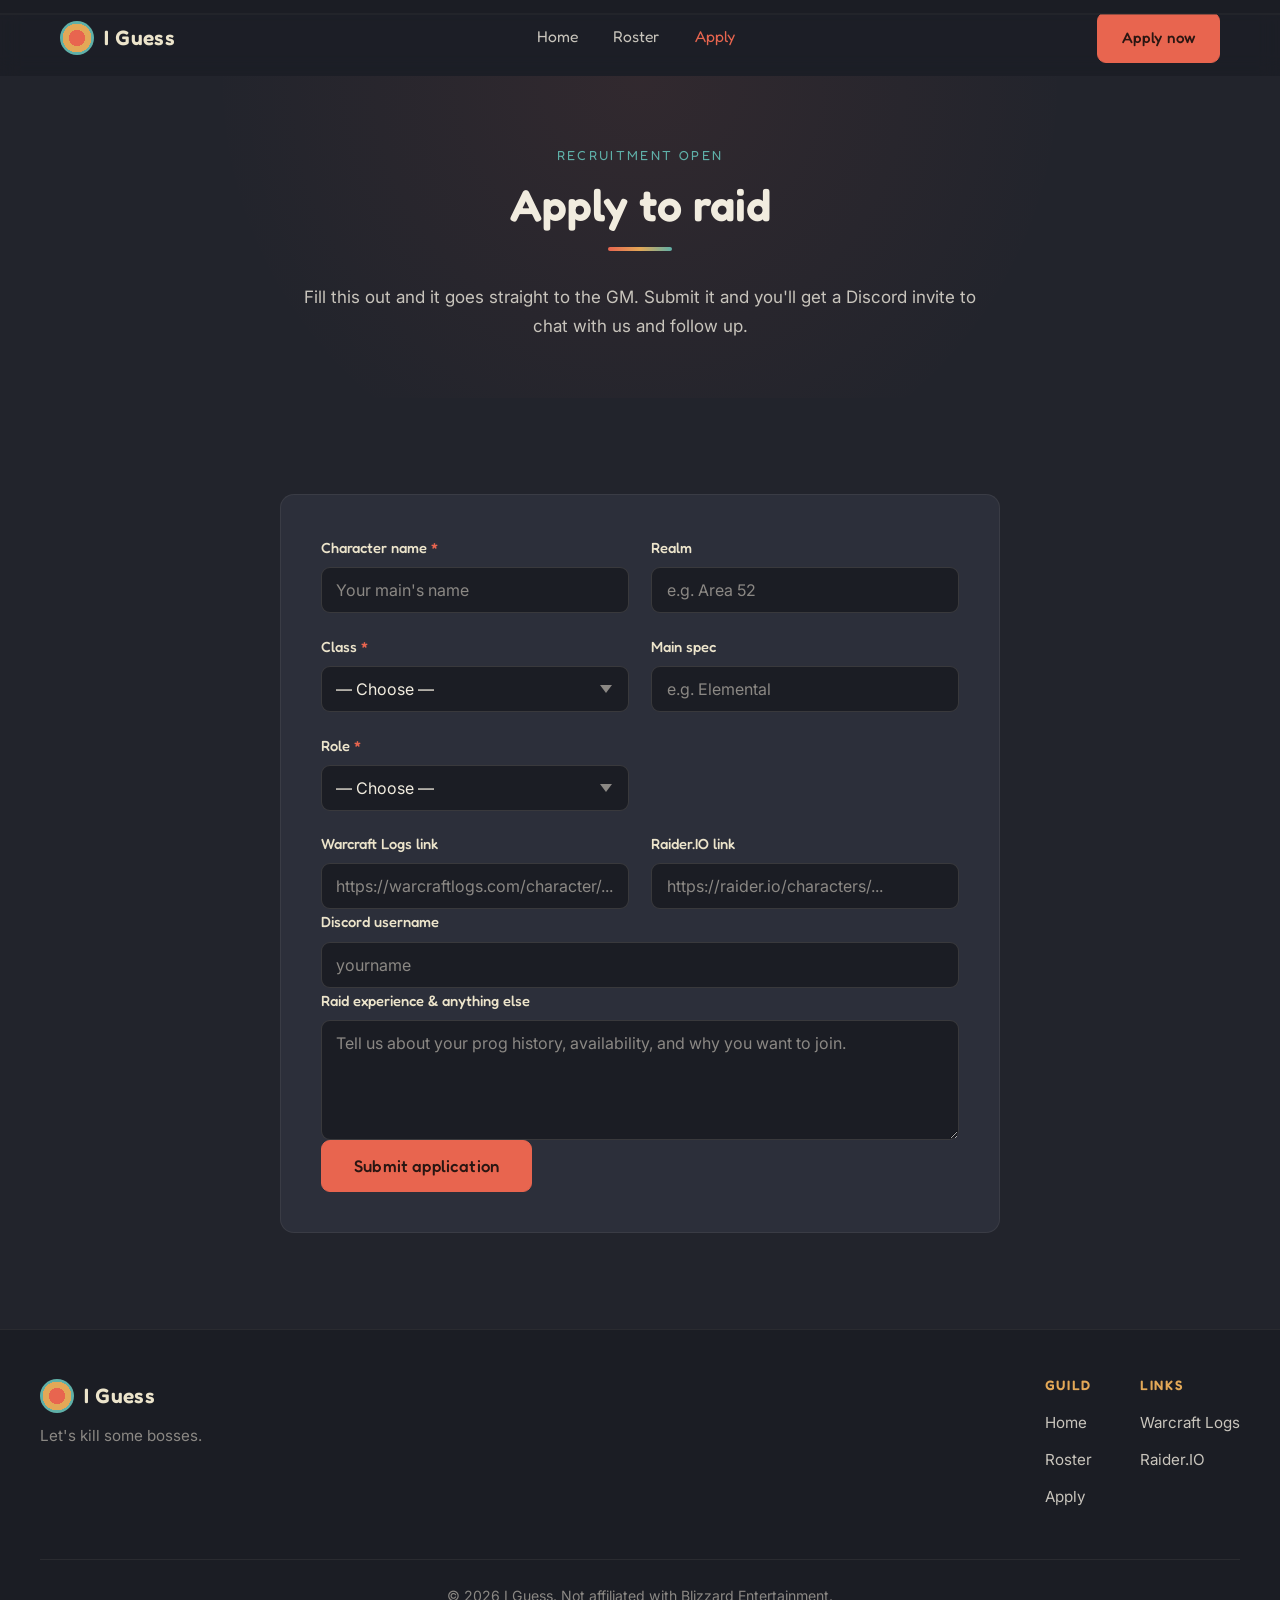
==== commit 81f2e8bd: "Remove email input field from apply.html Removed email input field from the application form." ====
--- a/apply.html
+++ b/apply.html
@@ -116,11 +116,6 @@
               </select>
               <span class="field-error" id="app-role-error" role="alert" aria-live="polite"></span>
             </div>
-            <div class="form-group">
-              <label class="form-label" for="app-email">Email <span class="req-mark">*</span></label>
-              <input class="form-input" type="email" id="app-email" name="email" placeholder="your@email.com" autocomplete="email">
-              <span class="field-error" id="app-email-error" role="alert" aria-live="polite"></span>
-            </div>
           </div>
 
           <div class="form-row">
